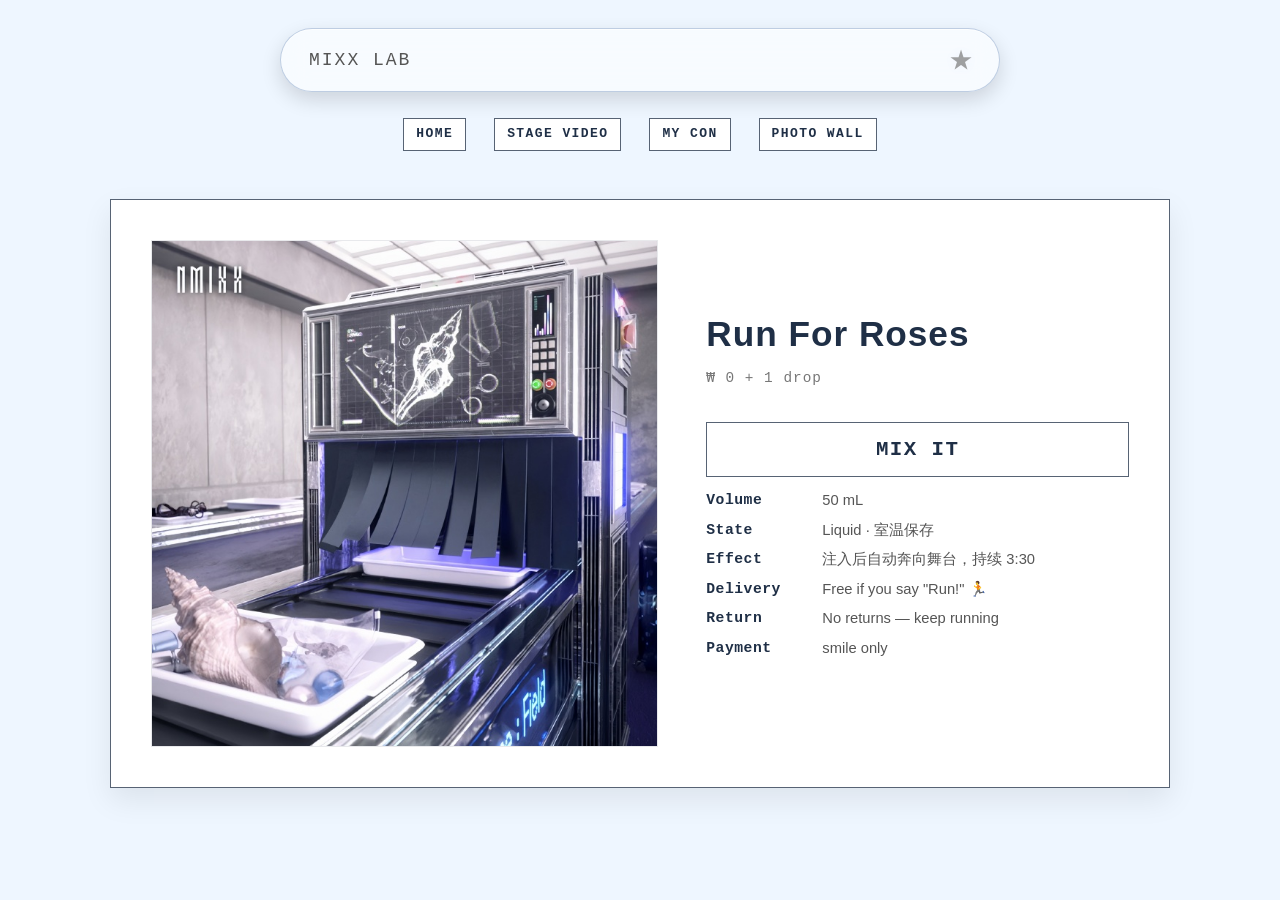
==== purchase.html @ 449053b1 "删除多余嵌套文件夹，文件已全部在根目录" ====
<!DOCTYPE html>
<html lang="zh-CN">
<head>
    <meta charset="UTF-8">
    <meta name="viewport" content="width=device-width, initial-scale=1.0">
    <title>NMIXX · Experiment in MACAU</title>
    <style>
        /* ===== 全局变量 & 重置 ===== */
        :root {
            --light-blue: #eef6ff;
            --text-dark: #333;
            --white: #ffffff;
            --gray-bg: #f8fafd;
            --primary-blue: #0b6cff;
        }
        * {
            margin: 0;
            padding: 0;
            box-sizing: border-box;
        }
        body {
            font-family: "Segoe UI", "PingFang SC", "Microsoft YaHei", sans-serif;
            background-color: var(--light-blue);
            color: var(--text-dark);
            line-height: 1.6;
            -webkit-font-smoothing: antialiased;
        }

        /* ===== 顶部导航 ===== */
        .hero-nav {
            width: 100%;
            height: 120px;
            background-color: var(--light-blue);
            margin-bottom: -10px;
            display: flex;
            justify-content: center;
            align-items: center;
        }
        @media (max-width: 768px) {
            .hero-nav { height: 90px; }
        }
        @media (max-width: 480px) {
            .hero-nav { height: 80px; }
        }

        .browser-bar {
            width: 720px;
            max-width: 90%;
            height: 64px;
            display: flex;
            align-items: center;
            justify-content: space-between;
            padding: 0 28px;
            background: rgba(255, 255, 255, 0.55);
            backdrop-filter: blur(14px);
            -webkit-backdrop-filter: blur(14px);
            border-radius: 999px;
            border: 1px solid rgba(120, 150, 190, 0.45);
            box-shadow: 0 8px 20px rgba(0,0,0,0.14), inset 0 1px 0 rgba(255,255,255,0.65);
            position: relative;
            animation: bar-breathe 3s ease-in-out infinite;
        }
        @media (max-width: 768px) {
            .browser-bar { height: 56px; padding: 0 24px; }
        }
        @media (max-width: 480px) {
            .browser-bar { height: 48px; padding: 0 20px; }
        }
        .browser-bar::after {
            content: "★";
            font-size: 24px;
            position: absolute;
            right: 26px;
            top: 50%;
            transform: translateY(-50%);
            opacity: 0.55;
            color: #555;
            text-shadow: 0 0 4px rgba(255,255,255,0.35), 0 0 10px rgba(160,180,255,0.25);
            transition: opacity 0.18s ease, text-shadow 0.18s ease, filter 0.18s ease;
        }
        .browser-bar:hover::after {
            opacity: 0.95;
            filter: brightness(1.4) contrast(1.15);
            text-shadow: 0 0 6px rgba(255,255,255,0.9), 0 0 18px rgba(180,200,255,0.75);
        }
        .browser-text {
            font-family: 'Courier New', Consolas, monospace;
            font-size: 18px;
            letter-spacing: 2px;
            color: #555;
        }
        @media (max-width: 768px) {
            .browser-text { font-size: 16px; letter-spacing: 1.5px; }
        }
        @media (max-width: 480px) {
            .browser-text { font-size: 13px; letter-spacing: 1px; }
        }
        @keyframes bar-breathe {
            0% { opacity: 0.92; box-shadow: 0 8px 20px rgba(0,0,0,0.15), inset 0 1px 0 rgba(255,255,255,0.6); }
            50% { opacity: 1; box-shadow: 0 10px 28px rgba(0,0,0,0.22), inset 0 1px 0 rgba(255,255,255,0.8); }
            100% { opacity: 0.92; box-shadow: 0 8px 20px rgba(0,0,0,0.15), inset 0 1px 0 rgba(255,255,255,0.6); }
        }

        .main-nav {
            width: 100%;
            background: transparent;
            padding: 8px 0;
            position: sticky;
            top: 0;
            z-index: 100;
        }
        .nav-container {
            max-width: 800px;
            margin: 0 auto;
            padding: 0 20px;
        }
        .nav-menu {
            display: flex;
            justify-content: center;
            gap: 28px;
            list-style: none;
            margin: 0;
            padding: 0;
            flex-wrap: wrap;
        }
        @media (max-width: 768px) {
            .nav-menu { gap: 16px; }
        }
        @media (max-width: 480px) {
            .nav-menu { gap: 12px; justify-content: flex-start; overflow-x: auto; padding: 0 8px; }
        }
        .nav-item {
            position: relative;
            flex-shrink: 0;
        }
        .nav-link {
            display: inline-block;
            min-width: 10px;
            text-align: center;
            padding: 5px 12px;
            font-family: 'Courier New', Consolas, monospace;
            font-weight: 600;
            font-size: 13px;
            letter-spacing: 1.4px;
            text-transform: uppercase;
            color: #1f2f46;
            background: #ffffff;
            border: 1px solid rgba(31, 47, 70, 0.75);
            border-radius: 0;
            text-decoration: none;
            transition: background 0.25s ease, box-shadow 0.25s ease, transform 0.15s ease;
            cursor: pointer;
            user-select: none;
        }
        .nav-link:hover {
            background: #eef3f8;
            color: #1f2f46;
            box-shadow: inset 0 1px 0 rgba(255,255,255,0.7), 0 2px 4px rgba(0,0,0,0.18);
        }
        .nav-link:active {
            transform: translateY(2px);
            box-shadow: inset 1px 1px 0 rgba(0,0,0,0.2), inset -1px -1px 0 rgba(255,255,255,0.8);
        }
        .nav-link.active {
            background: #ffffff;
            border-color: var(--primary-blue);
            color: var(--primary-blue);
        }
        @media (max-width: 768px) {
            .nav-link { padding: 4px 10px; font-size: 12px; }
        }
        @media (max-width: 480px) {
            .nav-link { padding: 4px 9px; font-size: 11px; letter-spacing: 1px; }
        }

        /* ===== 购买页主体 ===== */
        .product-container {
            max-width: 1100px;
            margin: 40px auto;
            padding: 0 20px;
        }
        .product-wrapper {
            display: flex;
            gap: 48px;
            background: #ffffff;
            border: 1px solid rgba(31, 47, 70, 0.75);
            padding: 40px;
            box-shadow: 0 12px 28px rgba(0,0,0,0.08);
        }
        .product-image {
            flex: 1.2;
            min-width: 0;
        }
        .product-image img {
            width: 100%;
            height: auto;
            display: block;
            border: 1px solid rgba(31,47,70,0.1);
        }
        .product-info {
            flex: 1;
            display: flex;
            flex-direction: column;
            justify-content: center;
        }
        .product-title {
            font-family: 'Helvetica Neue', 'PingFang SC', 'Microsoft YaHei', sans-serif;
            font-size: 2.2rem;
            font-weight: 900;
            color: #1f2f46;
            letter-spacing: 1px;
            margin-bottom: 4px;
        }
        .product-sub {
            font-family: 'Courier New', Consolas, monospace;
            font-size: 0.9rem;
            color: #777;
            letter-spacing: 1px;
            margin-bottom: 20px;
        }
        .info-grid {
            display: grid;
            grid-template-columns: 100px 1fr;
            gap: 6px 16px;
            font-size: 0.92rem;
            margin: 12px 0 20px;
        }
        .info-grid .label {
            font-family: 'Courier New', Consolas, monospace;
            font-weight: 600;
            color: #1f2f46;
            letter-spacing: 0.5px;
        }
        .info-grid .value {
            color: #555;
        }
        .btn-group {
            display: flex;
            gap: 16px;
            margin-top: 12px;
            flex-wrap: wrap;
        }
        .btn {
            display: inline-block;
            padding: 10px 32px;
            font-family: 'Courier New', Consolas, monospace;
            font-weight: 600;
            font-size: 13px;
            letter-spacing: 1.4px;
            text-transform: uppercase;
            text-decoration: none;
            border: 1px solid rgba(31, 47, 70, 0.75);
            background: #ffffff;
            color: #1f2f46;
            transition: background 0.25s ease, box-shadow 0.25s ease;
            cursor: pointer;
            border-radius: 0;
            text-align: center;
            flex: 1;
            min-width: 140px;
        }
        .btn:hover {
            background: #eef3f8;
            box-shadow: inset 0 1px 0 rgba(255,255,255,0.7), 0 2px 4px rgba(0,0,0,0.18);
        }
        .btn-buy {
            background: #1f2f46;
            color: white;
            border-color: #1f2f46;
        }
        .btn-buy:hover {
            background: #2c3e50;
        }
        .btn-watch {
            background: transparent;
            color: #1f2f46;
        }

        /* 按钮字体 */
        #watchBtn {
            font-size: 1.3rem;
            font-weight: 700;
        }

        /* 响应式 */
        @media (max-width: 768px) {
            .product-wrapper {
                flex-direction: column;
                padding: 24px;
                gap: 24px;
            }
            .product-image {
                flex: none;
            }
            .product-title {
                font-size: 1.8rem;
            }
            .info-grid {
                grid-template-columns: 1fr;
                gap: 2px;
            }
            .btn-group {
                flex-direction: column;
            }
            .btn {
                flex: none;
                width: 100%;
            }
        }
        @media (max-width: 480px) {
            .product-wrapper { padding: 16px; }
            .product-title { font-size: 1.4rem; }
        }
    </style>
</head>
<body>

    <!-- ===== 顶部导航 ===== -->
    <div class="hero-nav">
        <div class="browser-bar">
            <span class="browser-text">MIXX LAB</span>
        </div>
    </div>

    <nav class="main-nav">
        <div class="nav-container">
            <ul class="nav-menu">
                <li class="nav-item"><a href="index.html#home" class="nav-link" data-section="home">HOME</a></li>
                <li class="nav-item"><a href="index.html#videos" class="nav-link" data-section="videos">STAGE VIDEO</a></li>
                <li class="nav-item"><a href="index.html#about" class="nav-link" data-section="about">MY CON</a></li>
                <li class="nav-item"><a href="index.html#gallery" class="nav-link" data-section="gallery">PHOTO WALL</a></li>
            </ul>
        </div>
    </nav>

    <!-- ===== 商品详情 ===== -->
    <div class="product-container" id="app">
        <div class="product-wrapper">
            <div class="product-image">
                <img id="productImage" src="" alt="NMIXX">
            </div>
            <div class="product-info">
                <h1 class="product-title" id="productTitle">NMIXX 2nd Fan Concert</h1>
                <p class="product-sub" id="productSub">'DASH' in MACAU · 2025.06.28</p>

                <div class="btn-group" style="justify-content: center;">
                    <a href="#" target="_blank" class="btn btn-watch" id="watchBtn">Mix It</a>
                </div>

                <div class="info-grid" id="productInfo">
                    <!-- 由 JavaScript 动态渲染 -->
                </div>
            </div>
        </div>
    </div>

    <script>
        // ===== 六首歌数据（配好图片路径） =====
        const trackData = {
            1: {
                title: 'Run For Roses',
                subtitle: ' ₩ 0 + 1 drop',
                info: [
                    ['Volume', '50 mL'],
                    ['State', 'Liquid · 室温保存'],
                    ['Effect', '注入后自动奔向舞台，持续 3:30'],
                    ['Delivery', 'Free if you say "Run!" 🏃'],
                    ['Return', 'No returns — keep running'],
                    ['Payment', 'smile only']
                ],
                img: '0083znWegy1i87ccvegsoj33y83y84qr.jpg',
                watchLink: 'https://youtu.be/你的链接1'
            },
            2: {
                title: 'Sonar',
                subtitle: ' ₩ 0 + 1 pulse',
                info: [
                    ['Volume', '50 mL'],
                    ['State', 'Gas · 避光保存'],
                    ['Effect', '发出 20Hz~20kHz 信号，锁定你心里那个人'],
                    ['Delivery', 'Free if you say "Sonar!" 📡'],
                    ['Return', 'No returns — signal sent'],
                    ['Payment', 'smile only']
                ],
                img: '006YIJCWly1hzdvh4jt3cj30u00u0wi0.jpg',
                watchLink: 'https://youtu.be/你的链接2'
            },
            3: {
                title: 'Beat Beat',
                subtitle: ' ₩ 0 + 1 beat',
                info: [
                    ['Volume', '50 mL'],
                    ['State', 'Liquid · 摇匀后使用'],
                    ['Effect', '加速心跳至 BPM 128，不可逆'],
                    ['Delivery', 'Free if you say "Beat!" 🥁'],
                    ['Return', 'No returns — rhythm started'],
                    ['Payment', 'smile only']
                ],
                img: '006YIJCWgy1hx3dg3bb2aj30u00u00zy.jpg',
                watchLink: 'https://youtu.be/你的链接3'
            },
            4: {
                title: 'Plot Twist',
                subtitle: ' ₩ 0 + 1 twist',
                info: [
                    ['Volume', '50 mL'],
                    ['State', 'Liquid · 静置后分层'],
                    ['Effect', '静置 5 秒后出现意想不到的沉淀物'],
                    ['Delivery', 'Free if you say "Twist!" 🌀'],
                    ['Return', 'No returns — embrace the twist'],
                    ['Payment', 'smile only']
                ],
                img: '006YIJCWgy1hx3dg2srhbj30u00u0q6i.jpg',
                watchLink: 'https://youtu.be/你的链接4'
            },
            5: {
                title: 'Love Me Like This',
                subtitle: ' ₩ 0 + 1 hug',
                info: [
                    ['Volume', '50 mL'],
                    ['State', 'Liquid · 避光保存'],
                    ['Effect', '接触后产生强烈 “想被爱” 的错觉'],
                    ['Delivery', 'Free if you say "Love!" 💕'],
                    ['Return', 'No returns — love is forever'],
                    ['Payment', 'smile only']
                ],
                img: '006YIJCWgy1hx3dg2fxmwj30u00u0jue.jpg',
                watchLink: 'https://youtu.be/你的链接5'
            },
            6: {
                title: 'Young Dumb Stupid',
                subtitle: ' ₩ 0 + 1 smile',
                info: [
                    ['Volume', '50 mL'],
                    ['State', 'Gas · 易挥发'],
                    ['Effect', '吸入后智商暂时归零，效果持续 3 分钟'],
                    ['Delivery', 'Free if you say "Stupid!" 😜'],
                    ['Return', 'No returns — youth doesn\'t come back'],
                    ['Payment', 'smile only']
                ],
                img: '006YIJCWgy1hx3dg1myq8j30u00u0n0d.jpg',
                watchLink: 'https://youtu.be/你的链接6'
            }
        };

        // ===== 获取 URL 参数 =====
        const urlParams = new URLSearchParams(window.location.search);
        const trackId = urlParams.get('track') || '1';

        // ===== 渲染数据 =====
        const data = trackData[trackId] || trackData[1];

        // 设置图片、标题、副标题、按钮链接
        document.getElementById('productImage').src = data.img;
        document.getElementById('productTitle').textContent = data.title;
        document.getElementById('productSub').textContent = data.subtitle;
        document.getElementById('watchBtn').href = data.watchLink;

        // 渲染 info grid
        const infoContainer = document.getElementById('productInfo');
        infoContainer.innerHTML = '';
        data.info.forEach(row => {
            const label = document.createElement('span');
            label.className = 'label';
            label.textContent = row[0];
            const value = document.createElement('span');
            value.className = 'value';
            value.innerHTML = row[1];
            infoContainer.appendChild(label);
            infoContainer.appendChild(value);
        });
    </script>

</body>
</html>
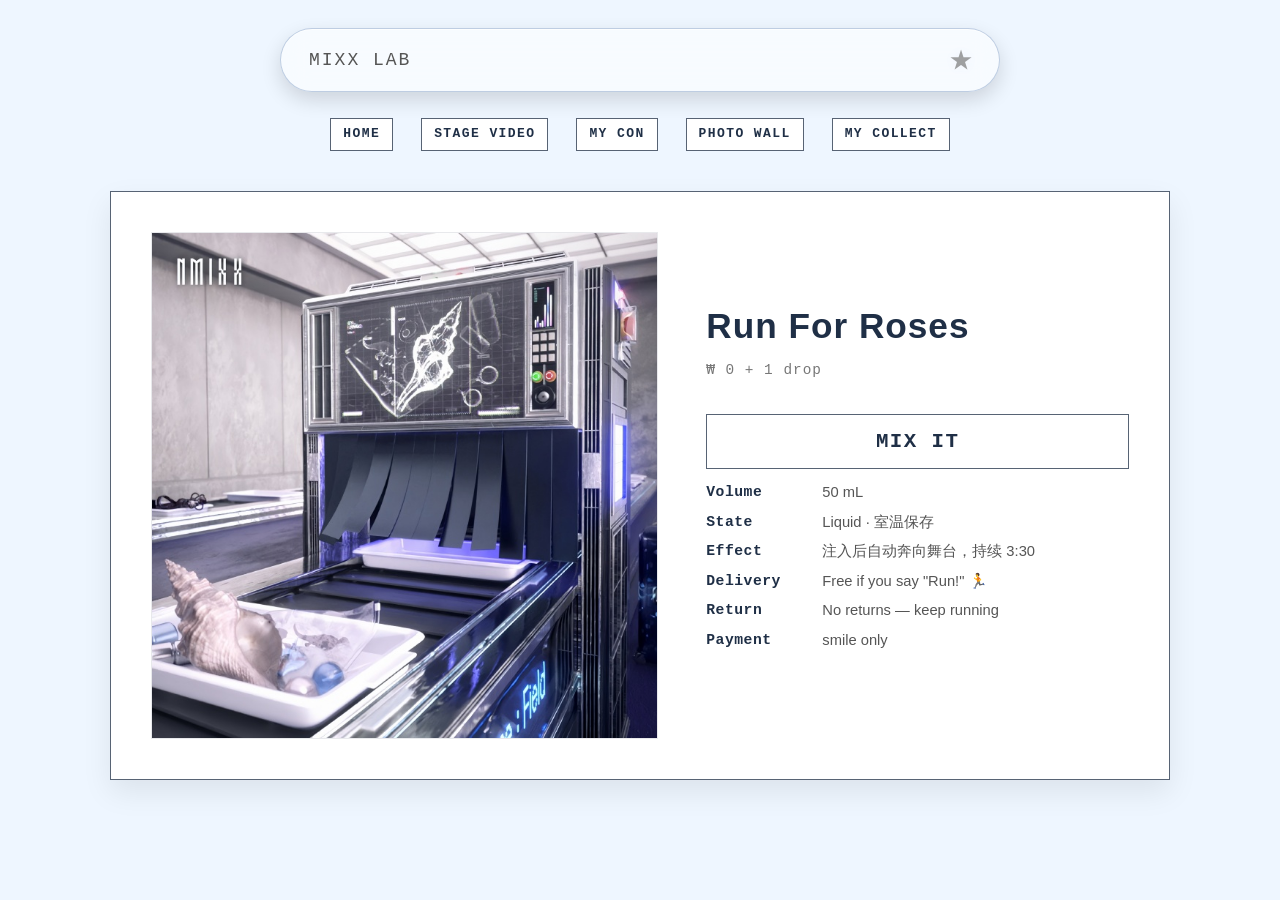
==== commit e375b3e0: "Add social features: message like/reply/copy share, share button on collection page, beautify tag & " ====
--- a/purchase.html
+++ b/purchase.html
@@ -4,314 +4,8 @@
     <meta charset="UTF-8">
     <meta name="viewport" content="width=device-width, initial-scale=1.0">
     <title>NMIXX · Experiment in MACAU</title>
-    <style>
-        /* ===== 全局变量 & 重置 ===== */
-        :root {
-            --light-blue: #eef6ff;
-            --text-dark: #333;
-            --white: #ffffff;
-            --gray-bg: #f8fafd;
-            --primary-blue: #0b6cff;
-        }
-        * {
-            margin: 0;
-            padding: 0;
-            box-sizing: border-box;
-        }
-        body {
-            font-family: "Segoe UI", "PingFang SC", "Microsoft YaHei", sans-serif;
-            background-color: var(--light-blue);
-            color: var(--text-dark);
-            line-height: 1.6;
-            -webkit-font-smoothing: antialiased;
-        }
-
-        /* ===== 顶部导航 ===== */
-        .hero-nav {
-            width: 100%;
-            height: 120px;
-            background-color: var(--light-blue);
-            margin-bottom: -10px;
-            display: flex;
-            justify-content: center;
-            align-items: center;
-        }
-        @media (max-width: 768px) {
-            .hero-nav { height: 90px; }
-        }
-        @media (max-width: 480px) {
-            .hero-nav { height: 80px; }
-        }
-
-        .browser-bar {
-            width: 720px;
-            max-width: 90%;
-            height: 64px;
-            display: flex;
-            align-items: center;
-            justify-content: space-between;
-            padding: 0 28px;
-            background: rgba(255, 255, 255, 0.55);
-            backdrop-filter: blur(14px);
-            -webkit-backdrop-filter: blur(14px);
-            border-radius: 999px;
-            border: 1px solid rgba(120, 150, 190, 0.45);
-            box-shadow: 0 8px 20px rgba(0,0,0,0.14), inset 0 1px 0 rgba(255,255,255,0.65);
-            position: relative;
-            animation: bar-breathe 3s ease-in-out infinite;
-        }
-        @media (max-width: 768px) {
-            .browser-bar { height: 56px; padding: 0 24px; }
-        }
-        @media (max-width: 480px) {
-            .browser-bar { height: 48px; padding: 0 20px; }
-        }
-        .browser-bar::after {
-            content: "★";
-            font-size: 24px;
-            position: absolute;
-            right: 26px;
-            top: 50%;
-            transform: translateY(-50%);
-            opacity: 0.55;
-            color: #555;
-            text-shadow: 0 0 4px rgba(255,255,255,0.35), 0 0 10px rgba(160,180,255,0.25);
-            transition: opacity 0.18s ease, text-shadow 0.18s ease, filter 0.18s ease;
-        }
-        .browser-bar:hover::after {
-            opacity: 0.95;
-            filter: brightness(1.4) contrast(1.15);
-            text-shadow: 0 0 6px rgba(255,255,255,0.9), 0 0 18px rgba(180,200,255,0.75);
-        }
-        .browser-text {
-            font-family: 'Courier New', Consolas, monospace;
-            font-size: 18px;
-            letter-spacing: 2px;
-            color: #555;
-        }
-        @media (max-width: 768px) {
-            .browser-text { font-size: 16px; letter-spacing: 1.5px; }
-        }
-        @media (max-width: 480px) {
-            .browser-text { font-size: 13px; letter-spacing: 1px; }
-        }
-        @keyframes bar-breathe {
-            0% { opacity: 0.92; box-shadow: 0 8px 20px rgba(0,0,0,0.15), inset 0 1px 0 rgba(255,255,255,0.6); }
-            50% { opacity: 1; box-shadow: 0 10px 28px rgba(0,0,0,0.22), inset 0 1px 0 rgba(255,255,255,0.8); }
-            100% { opacity: 0.92; box-shadow: 0 8px 20px rgba(0,0,0,0.15), inset 0 1px 0 rgba(255,255,255,0.6); }
-        }
-
-        .main-nav {
-            width: 100%;
-            background: transparent;
-            padding: 8px 0;
-            position: sticky;
-            top: 0;
-            z-index: 100;
-        }
-        .nav-container {
-            max-width: 800px;
-            margin: 0 auto;
-            padding: 0 20px;
-        }
-        .nav-menu {
-            display: flex;
-            justify-content: center;
-            gap: 28px;
-            list-style: none;
-            margin: 0;
-            padding: 0;
-            flex-wrap: wrap;
-        }
-        @media (max-width: 768px) {
-            .nav-menu { gap: 16px; }
-        }
-        @media (max-width: 480px) {
-            .nav-menu { gap: 12px; justify-content: flex-start; overflow-x: auto; padding: 0 8px; }
-        }
-        .nav-item {
-            position: relative;
-            flex-shrink: 0;
-        }
-        .nav-link {
-            display: inline-block;
-            min-width: 10px;
-            text-align: center;
-            padding: 5px 12px;
-            font-family: 'Courier New', Consolas, monospace;
-            font-weight: 600;
-            font-size: 13px;
-            letter-spacing: 1.4px;
-            text-transform: uppercase;
-            color: #1f2f46;
-            background: #ffffff;
-            border: 1px solid rgba(31, 47, 70, 0.75);
-            border-radius: 0;
-            text-decoration: none;
-            transition: background 0.25s ease, box-shadow 0.25s ease, transform 0.15s ease;
-            cursor: pointer;
-            user-select: none;
-        }
-        .nav-link:hover {
-            background: #eef3f8;
-            color: #1f2f46;
-            box-shadow: inset 0 1px 0 rgba(255,255,255,0.7), 0 2px 4px rgba(0,0,0,0.18);
-        }
-        .nav-link:active {
-            transform: translateY(2px);
-            box-shadow: inset 1px 1px 0 rgba(0,0,0,0.2), inset -1px -1px 0 rgba(255,255,255,0.8);
-        }
-        .nav-link.active {
-            background: #ffffff;
-            border-color: var(--primary-blue);
-            color: var(--primary-blue);
-        }
-        @media (max-width: 768px) {
-            .nav-link { padding: 4px 10px; font-size: 12px; }
-        }
-        @media (max-width: 480px) {
-            .nav-link { padding: 4px 9px; font-size: 11px; letter-spacing: 1px; }
-        }
-
-        /* ===== 购买页主体 ===== */
-        .product-container {
-            max-width: 1100px;
-            margin: 40px auto;
-            padding: 0 20px;
-        }
-        .product-wrapper {
-            display: flex;
-            gap: 48px;
-            background: #ffffff;
-            border: 1px solid rgba(31, 47, 70, 0.75);
-            padding: 40px;
-            box-shadow: 0 12px 28px rgba(0,0,0,0.08);
-        }
-        .product-image {
-            flex: 1.2;
-            min-width: 0;
-        }
-        .product-image img {
-            width: 100%;
-            height: auto;
-            display: block;
-            border: 1px solid rgba(31,47,70,0.1);
-        }
-        .product-info {
-            flex: 1;
-            display: flex;
-            flex-direction: column;
-            justify-content: center;
-        }
-        .product-title {
-            font-family: 'Helvetica Neue', 'PingFang SC', 'Microsoft YaHei', sans-serif;
-            font-size: 2.2rem;
-            font-weight: 900;
-            color: #1f2f46;
-            letter-spacing: 1px;
-            margin-bottom: 4px;
-        }
-        .product-sub {
-            font-family: 'Courier New', Consolas, monospace;
-            font-size: 0.9rem;
-            color: #777;
-            letter-spacing: 1px;
-            margin-bottom: 20px;
-        }
-        .info-grid {
-            display: grid;
-            grid-template-columns: 100px 1fr;
-            gap: 6px 16px;
-            font-size: 0.92rem;
-            margin: 12px 0 20px;
-        }
-        .info-grid .label {
-            font-family: 'Courier New', Consolas, monospace;
-            font-weight: 600;
-            color: #1f2f46;
-            letter-spacing: 0.5px;
-        }
-        .info-grid .value {
-            color: #555;
-        }
-        .btn-group {
-            display: flex;
-            gap: 16px;
-            margin-top: 12px;
-            flex-wrap: wrap;
-        }
-        .btn {
-            display: inline-block;
-            padding: 10px 32px;
-            font-family: 'Courier New', Consolas, monospace;
-            font-weight: 600;
-            font-size: 13px;
-            letter-spacing: 1.4px;
-            text-transform: uppercase;
-            text-decoration: none;
-            border: 1px solid rgba(31, 47, 70, 0.75);
-            background: #ffffff;
-            color: #1f2f46;
-            transition: background 0.25s ease, box-shadow 0.25s ease;
-            cursor: pointer;
-            border-radius: 0;
-            text-align: center;
-            flex: 1;
-            min-width: 140px;
-        }
-        .btn:hover {
-            background: #eef3f8;
-            box-shadow: inset 0 1px 0 rgba(255,255,255,0.7), 0 2px 4px rgba(0,0,0,0.18);
-        }
-        .btn-buy {
-            background: #1f2f46;
-            color: white;
-            border-color: #1f2f46;
-        }
-        .btn-buy:hover {
-            background: #2c3e50;
-        }
-        .btn-watch {
-            background: transparent;
-            color: #1f2f46;
-        }
-
-        /* 按钮字体 */
-        #watchBtn {
-            font-size: 1.3rem;
-            font-weight: 700;
-        }
-
-        /* 响应式 */
-        @media (max-width: 768px) {
-            .product-wrapper {
-                flex-direction: column;
-                padding: 24px;
-                gap: 24px;
-            }
-            .product-image {
-                flex: none;
-            }
-            .product-title {
-                font-size: 1.8rem;
-            }
-            .info-grid {
-                grid-template-columns: 1fr;
-                gap: 2px;
-            }
-            .btn-group {
-                flex-direction: column;
-            }
-            .btn {
-                flex: none;
-                width: 100%;
-            }
-        }
-        @media (max-width: 480px) {
-            .product-wrapper { padding: 16px; }
-            .product-title { font-size: 1.4rem; }
-        }
-    </style>
+    <link rel="stylesheet" href="css/purchase.css">
+ 
 </head>
 <body>
 
@@ -324,14 +18,14 @@
 
     <nav class="main-nav">
         <div class="nav-container">
-            <ul class="nav-menu">
-                <li class="nav-item"><a href="index.html#home" class="nav-link" data-section="home">HOME</a></li>
-                <li class="nav-item"><a href="index.html#videos" class="nav-link" data-section="videos">STAGE VIDEO</a></li>
-                <li class="nav-item"><a href="index.html#about" class="nav-link" data-section="about">MY CON</a></li>
-                <li class="nav-item"><a href="index.html#gallery" class="nav-link" data-section="gallery">PHOTO WALL</a></li>
-            </ul>
-        </div>
-    </nav>
+ <ul class="nav-menu">
+    <li class="nav-item"><a href="index.html#home" class="nav-link" data-section="home">HOME</a></li>
+    <li class="nav-item"><a href="index.html#videos" class="nav-link" data-section="videos">STAGE VIDEO</a></li>
+    <li class="nav-item"><a href="index.html#about" class="nav-link" data-section="about">MY CON</a></li>
+    <li class="nav-item"><a href="index.html#gallery" class="nav-link" data-section="gallery">PHOTO WALL</a></li>
+    <li class="nav-item"><a href="collect.html" class="nav-link" data-section="collect">MY COLLECT</a></li>
+</ul>
+    </div>
 
     <!-- ===== 商品详情 ===== -->
     <div class="product-container" id="app">
@@ -354,122 +48,7 @@
         </div>
     </div>
 
-    <script>
-        // ===== 六首歌数据（配好图片路径） =====
-        const trackData = {
-            1: {
-                title: 'Run For Roses',
-                subtitle: ' ₩ 0 + 1 drop',
-                info: [
-                    ['Volume', '50 mL'],
-                    ['State', 'Liquid · 室温保存'],
-                    ['Effect', '注入后自动奔向舞台，持续 3:30'],
-                    ['Delivery', 'Free if you say "Run!" 🏃'],
-                    ['Return', 'No returns — keep running'],
-                    ['Payment', 'smile only']
-                ],
-                img: '0083znWegy1i87ccvegsoj33y83y84qr.jpg',
-                watchLink: 'https://youtu.be/你的链接1'
-            },
-            2: {
-                title: 'Sonar',
-                subtitle: ' ₩ 0 + 1 pulse',
-                info: [
-                    ['Volume', '50 mL'],
-                    ['State', 'Gas · 避光保存'],
-                    ['Effect', '发出 20Hz~20kHz 信号，锁定你心里那个人'],
-                    ['Delivery', 'Free if you say "Sonar!" 📡'],
-                    ['Return', 'No returns — signal sent'],
-                    ['Payment', 'smile only']
-                ],
-                img: '006YIJCWly1hzdvh4jt3cj30u00u0wi0.jpg',
-                watchLink: 'https://youtu.be/你的链接2'
-            },
-            3: {
-                title: 'Beat Beat',
-                subtitle: ' ₩ 0 + 1 beat',
-                info: [
-                    ['Volume', '50 mL'],
-                    ['State', 'Liquid · 摇匀后使用'],
-                    ['Effect', '加速心跳至 BPM 128，不可逆'],
-                    ['Delivery', 'Free if you say "Beat!" 🥁'],
-                    ['Return', 'No returns — rhythm started'],
-                    ['Payment', 'smile only']
-                ],
-                img: '006YIJCWgy1hx3dg3bb2aj30u00u00zy.jpg',
-                watchLink: 'https://youtu.be/你的链接3'
-            },
-            4: {
-                title: 'Plot Twist',
-                subtitle: ' ₩ 0 + 1 twist',
-                info: [
-                    ['Volume', '50 mL'],
-                    ['State', 'Liquid · 静置后分层'],
-                    ['Effect', '静置 5 秒后出现意想不到的沉淀物'],
-                    ['Delivery', 'Free if you say "Twist!" 🌀'],
-                    ['Return', 'No returns — embrace the twist'],
-                    ['Payment', 'smile only']
-                ],
-                img: '006YIJCWgy1hx3dg2srhbj30u00u0q6i.jpg',
-                watchLink: 'https://youtu.be/你的链接4'
-            },
-            5: {
-                title: 'Love Me Like This',
-                subtitle: ' ₩ 0 + 1 hug',
-                info: [
-                    ['Volume', '50 mL'],
-                    ['State', 'Liquid · 避光保存'],
-                    ['Effect', '接触后产生强烈 “想被爱” 的错觉'],
-                    ['Delivery', 'Free if you say "Love!" 💕'],
-                    ['Return', 'No returns — love is forever'],
-                    ['Payment', 'smile only']
-                ],
-                img: '006YIJCWgy1hx3dg2fxmwj30u00u0jue.jpg',
-                watchLink: 'https://youtu.be/你的链接5'
-            },
-            6: {
-                title: 'Young Dumb Stupid',
-                subtitle: ' ₩ 0 + 1 smile',
-                info: [
-                    ['Volume', '50 mL'],
-                    ['State', 'Gas · 易挥发'],
-                    ['Effect', '吸入后智商暂时归零，效果持续 3 分钟'],
-                    ['Delivery', 'Free if you say "Stupid!" 😜'],
-                    ['Return', 'No returns — youth doesn\'t come back'],
-                    ['Payment', 'smile only']
-                ],
-                img: '006YIJCWgy1hx3dg1myq8j30u00u0n0d.jpg',
-                watchLink: 'https://youtu.be/你的链接6'
-            }
-        };
 
-        // ===== 获取 URL 参数 =====
-        const urlParams = new URLSearchParams(window.location.search);
-        const trackId = urlParams.get('track') || '1';
-
-        // ===== 渲染数据 =====
-        const data = trackData[trackId] || trackData[1];
-
-        // 设置图片、标题、副标题、按钮链接
-        document.getElementById('productImage').src = data.img;
-        document.getElementById('productTitle').textContent = data.title;
-        document.getElementById('productSub').textContent = data.subtitle;
-        document.getElementById('watchBtn').href = data.watchLink;
-
-        // 渲染 info grid
-        const infoContainer = document.getElementById('productInfo');
-        infoContainer.innerHTML = '';
-        data.info.forEach(row => {
-            const label = document.createElement('span');
-            label.className = 'label';
-            label.textContent = row[0];
-            const value = document.createElement('span');
-            value.className = 'value';
-            value.innerHTML = row[1];
-            infoContainer.appendChild(label);
-            infoContainer.appendChild(value);
-        });
-    </script>
-
+<script src="js/purchase.js"></script>
 </body>
 </html>
--- a/css/purchase.css
+++ b/css/purchase.css
@@ -0,0 +1,306 @@
+        /* ===== 全局变量 & 重置 ===== */
+        :root {
+            --light-blue: #eef6ff;
+            --text-dark: #333;
+            --white: #ffffff;
+            --gray-bg: #f8fafd;
+            --primary-blue: #0b6cff;
+        }
+        * {
+            margin: 0;
+            padding: 0;
+            box-sizing: border-box;
+        }
+        body {
+            font-family: "Segoe UI", "PingFang SC", "Microsoft YaHei", sans-serif;
+            background-color: var(--light-blue);
+            color: var(--text-dark);
+            line-height: 1.6;
+            -webkit-font-smoothing: antialiased;
+        }
+
+        /* ===== 顶部导航 ===== */
+        .hero-nav {
+            width: 100%;
+            height: 120px;
+            background-color: var(--light-blue);
+            margin-bottom: -10px;
+            display: flex;
+            justify-content: center;
+            align-items: center;
+        }
+        @media (max-width: 768px) {
+            .hero-nav { height: 90px; }
+        }
+        @media (max-width: 480px) {
+            .hero-nav { height: 80px; }
+        }
+
+        .browser-bar {
+            width: 720px;
+            max-width: 90%;
+            height: 64px;
+            display: flex;
+            align-items: center;
+            justify-content: space-between;
+            padding: 0 28px;
+            background: rgba(255, 255, 255, 0.55);
+            backdrop-filter: blur(14px);
+            -webkit-backdrop-filter: blur(14px);
+            border-radius: 999px;
+            border: 1px solid rgba(120, 150, 190, 0.45);
+            box-shadow: 0 8px 20px rgba(0,0,0,0.14), inset 0 1px 0 rgba(255,255,255,0.65);
+            position: relative;
+            animation: bar-breathe 3s ease-in-out infinite;
+        }
+        @media (max-width: 768px) {
+            .browser-bar { height: 56px; padding: 0 24px; }
+        }
+        @media (max-width: 480px) {
+            .browser-bar { height: 48px; padding: 0 20px; }
+        }
+        .browser-bar::after {
+            content: "★";
+            font-size: 24px;
+            position: absolute;
+            right: 26px;
+            top: 50%;
+            transform: translateY(-50%);
+            opacity: 0.55;
+            color: #555;
+            text-shadow: 0 0 4px rgba(255,255,255,0.35), 0 0 10px rgba(160,180,255,0.25);
+            transition: opacity 0.18s ease, text-shadow 0.18s ease, filter 0.18s ease;
+        }
+        .browser-bar:hover::after {
+            opacity: 0.95;
+            filter: brightness(1.4) contrast(1.15);
+            text-shadow: 0 0 6px rgba(255,255,255,0.9), 0 0 18px rgba(180,200,255,0.75);
+        }
+        .browser-text {
+            font-family: 'Courier New', Consolas, monospace;
+            font-size: 18px;
+            letter-spacing: 2px;
+            color: #555;
+        }
+        @media (max-width: 768px) {
+            .browser-text { font-size: 16px; letter-spacing: 1.5px; }
+        }
+        @media (max-width: 480px) {
+            .browser-text { font-size: 13px; letter-spacing: 1px; }
+        }
+        @keyframes bar-breathe {
+            0% { opacity: 0.92; box-shadow: 0 8px 20px rgba(0,0,0,0.15), inset 0 1px 0 rgba(255,255,255,0.6); }
+            50% { opacity: 1; box-shadow: 0 10px 28px rgba(0,0,0,0.22), inset 0 1px 0 rgba(255,255,255,0.8); }
+            100% { opacity: 0.92; box-shadow: 0 8px 20px rgba(0,0,0,0.15), inset 0 1px 0 rgba(255,255,255,0.6); }
+        }
+
+        .main-nav {
+            width: 100%;
+            background: transparent;
+            padding: 8px 0;
+            position: sticky;
+            top: 0;
+            z-index: 100;
+        }
+        .nav-container {
+            max-width: 800px;
+            margin: 0 auto;
+            padding: 0 20px;
+        }
+        .nav-menu {
+            display: flex;
+            justify-content: center;
+            gap: 28px;
+            list-style: none;
+            margin: 0;
+            padding: 0;
+            flex-wrap: wrap;
+        }
+        @media (max-width: 768px) {
+            .nav-menu { gap: 16px; }
+        }
+        @media (max-width: 480px) {
+            .nav-menu { gap: 12px; justify-content: flex-start; overflow-x: auto; padding: 0 8px; }
+        }
+        .nav-item {
+            position: relative;
+            flex-shrink: 0;
+        }
+        .nav-link {
+            display: inline-block;
+            min-width: 10px;
+            text-align: center;
+            padding: 5px 12px;
+            font-family: 'Courier New', Consolas, monospace;
+            font-weight: 600;
+            font-size: 13px;
+            letter-spacing: 1.4px;
+            text-transform: uppercase;
+            color: #1f2f46;
+            background: #ffffff;
+            border: 1px solid rgba(31, 47, 70, 0.75);
+            border-radius: 0;
+            text-decoration: none;
+            transition: background 0.25s ease, box-shadow 0.25s ease, transform 0.15s ease;
+            cursor: pointer;
+            user-select: none;
+        }
+        .nav-link:hover {
+            background: #eef3f8;
+            color: #1f2f46;
+            box-shadow: inset 0 1px 0 rgba(255,255,255,0.7), 0 2px 4px rgba(0,0,0,0.18);
+        }
+        .nav-link:active {
+            transform: translateY(2px);
+            box-shadow: inset 1px 1px 0 rgba(0,0,0,0.2), inset -1px -1px 0 rgba(255,255,255,0.8);
+        }
+        .nav-link.active {
+            background: #ffffff;
+            border-color: var(--primary-blue);
+            color: var(--primary-blue);
+        }
+        @media (max-width: 768px) {
+            .nav-link { padding: 4px 10px; font-size: 12px; }
+        }
+        @media (max-width: 480px) {
+            .nav-link { padding: 4px 9px; font-size: 11px; letter-spacing: 1px; }
+        }
+
+        /* ===== 购买页主体 ===== */
+        .product-container {
+            max-width: 1100px;
+            margin: 40px auto;
+            padding: 0 20px;
+        }
+        .product-wrapper {
+            display: flex;
+            gap: 48px;
+            background: #ffffff;
+            border: 1px solid rgba(31, 47, 70, 0.75);
+            padding: 40px;
+            box-shadow: 0 12px 28px rgba(0,0,0,0.08);
+        }
+        .product-image {
+            flex: 1.2;
+            min-width: 0;
+        }
+        .product-image img {
+            width: 100%;
+            height: auto;
+            display: block;
+            border: 1px solid rgba(31,47,70,0.1);
+        }
+        .product-info {
+            flex: 1;
+            display: flex;
+            flex-direction: column;
+            justify-content: center;
+        }
+        .product-title {
+            font-family: 'Helvetica Neue', 'PingFang SC', 'Microsoft YaHei', sans-serif;
+            font-size: 2.2rem;
+            font-weight: 900;
+            color: #1f2f46;
+            letter-spacing: 1px;
+            margin-bottom: 4px;
+        }
+        .product-sub {
+            font-family: 'Courier New', Consolas, monospace;
+            font-size: 0.9rem;
+            color: #777;
+            letter-spacing: 1px;
+            margin-bottom: 20px;
+        }
+        .info-grid {
+            display: grid;
+            grid-template-columns: 100px 1fr;
+            gap: 6px 16px;
+            font-size: 0.92rem;
+            margin: 12px 0 20px;
+        }
+        .info-grid .label {
+            font-family: 'Courier New', Consolas, monospace;
+            font-weight: 600;
+            color: #1f2f46;
+            letter-spacing: 0.5px;
+        }
+        .info-grid .value {
+            color: #555;
+        }
+        .btn-group {
+            display: flex;
+            gap: 16px;
+            margin-top: 12px;
+            flex-wrap: wrap;
+        }
+        .btn {
+            display: inline-block;
+            padding: 10px 32px;
+            font-family: 'Courier New', Consolas, monospace;
+            font-weight: 600;
+            font-size: 13px;
+            letter-spacing: 1.4px;
+            text-transform: uppercase;
+            text-decoration: none;
+            border: 1px solid rgba(31, 47, 70, 0.75);
+            background: #ffffff;
+            color: #1f2f46;
+            transition: background 0.25s ease, box-shadow 0.25s ease;
+            cursor: pointer;
+            border-radius: 0;
+            text-align: center;
+            flex: 1;
+            min-width: 140px;
+        }
+        .btn:hover {
+            background: #eef3f8;
+            box-shadow: inset 0 1px 0 rgba(255,255,255,0.7), 0 2px 4px rgba(0,0,0,0.18);
+        }
+        .btn-buy {
+            background: #1f2f46;
+            color: white;
+            border-color: #1f2f46;
+        }
+        .btn-buy:hover {
+            background: #2c3e50;
+        }
+        .btn-watch {
+            background: transparent;
+            color: #1f2f46;
+        }
+
+        /* 按钮字体 */
+        #watchBtn {
+            font-size: 1.3rem;
+            font-weight: 700;
+        }
+
+        /* 响应式 */
+        @media (max-width: 768px) {
+            .product-wrapper {
+                flex-direction: column;
+                padding: 24px;
+                gap: 24px;
+            }
+            .product-image {
+                flex: none;
+            }
+            .product-title {
+                font-size: 1.8rem;
+            }
+            .info-grid {
+                grid-template-columns: 1fr;
+                gap: 2px;
+            }
+            .btn-group {
+                flex-direction: column;
+            }
+            .btn {
+                flex: none;
+                width: 100%;
+            }
+        }
+        @media (max-width: 480px) {
+            .product-wrapper { padding: 16px; }
+            .product-title { font-size: 1.4rem; }
+        }
